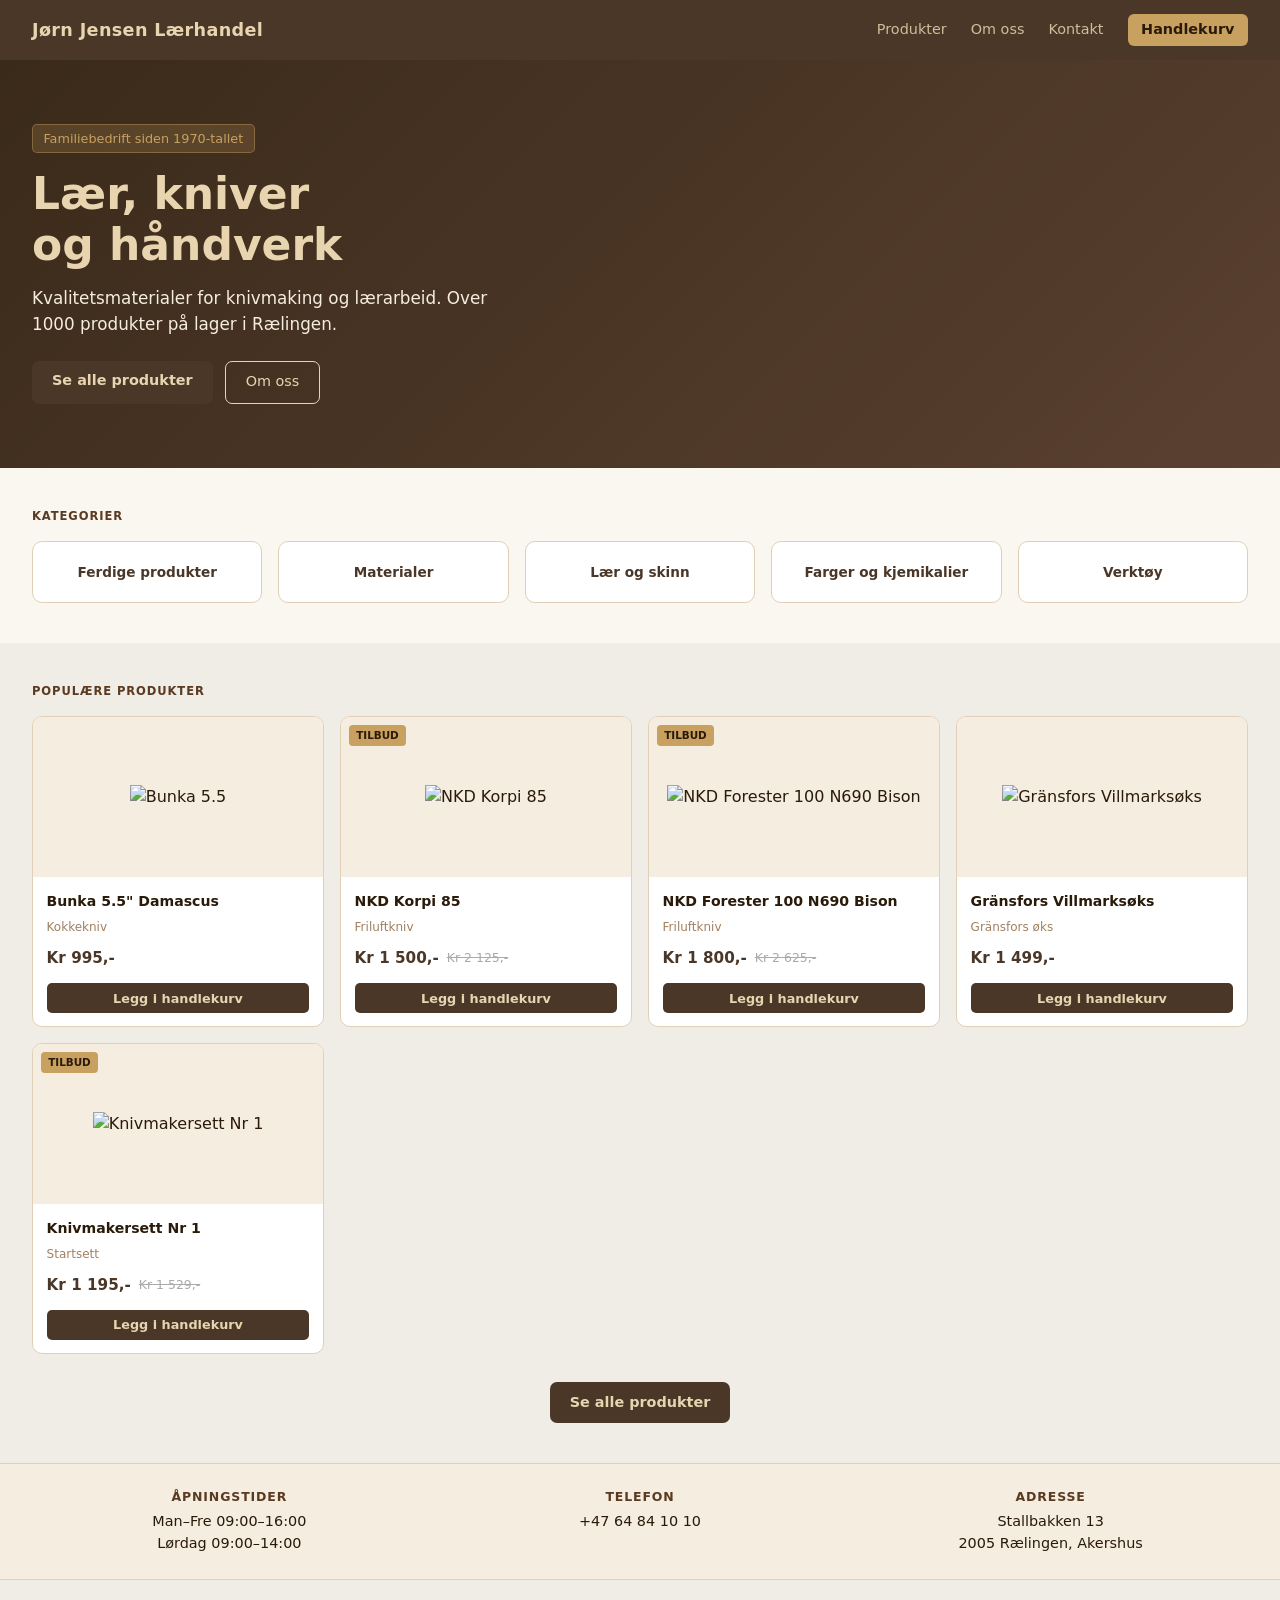
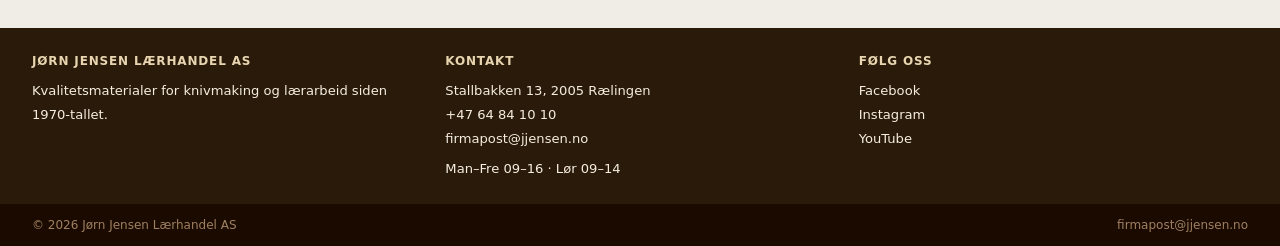
==== index.html @ f47f61c2 "feat: add homepage" ====
<!DOCTYPE html>
<html lang="no">
<head>
  <meta charset="UTF-8">
  <meta name="viewport" content="width=device-width, initial-scale=1.0">
  <title>Jørn Jensen Lærhandel — Lær, kniver og håndverk</title>
  <meta name="description" content="Kvalitetsmaterialer for knivmaking og lærarbeid. Lær, kniver, verktøy og mer.">
  <link rel="stylesheet" href="css/style.css">
  <style>
    /* === HERO === */
    .hero {
      background: linear-gradient(135deg, #3a2a1a 0%, #5a4030 100%);
      color: var(--cream-dark);
      padding: 4rem 2rem;
      position: relative;
    }
    .hero-inner { max-width: 600px; }
    .hero-tag {
      display: inline-block;
      background: rgba(200,160,96,0.2);
      border: 1px solid rgba(200,160,96,0.4);
      color: var(--brown-light);
      font-size: 0.8rem;
      padding: 0.25rem 0.65rem;
      border-radius: 5px;
      margin-bottom: 1rem;
    }
    .hero h1 {
      font-size: 2.75rem;
      font-weight: 800;
      line-height: 1.15;
      margin-bottom: 1rem;
    }
    .hero p {
      font-size: 1.05rem;
      color: var(--cream-mid);
      margin-bottom: 1.5rem;
      max-width: 480px;
    }
    .hero-btns { display: flex; gap: 0.75rem; flex-wrap: wrap; }

    /* === KATEGORIER === */
    .categories { padding: 2.5rem 2rem; background: var(--cream-light); }
    .cat-grid {
      display: grid;
      grid-template-columns: repeat(5, 1fr);
      gap: 1rem;
      margin-top: 1rem;
    }
    .cat-card {
      background: #fff;
      border: 1px solid var(--border);
      border-radius: 10px;
      padding: 1.25rem 0.75rem;
      text-align: center;
      cursor: pointer;
      transition: border-color 0.15s, transform 0.1s;
      text-decoration: none;
      color: var(--text-dark);
      display: block;
    }
    .cat-card:hover { border-color: var(--brown-dark); transform: translateY(-2px); }
    .cat-card-name { font-size: 0.85rem; font-weight: 600; color: var(--brown-dark); }

    /* === PRODUKTER === */
    .featured-products { padding: 2.5rem 2rem; }
    .product-grid {
      display: grid;
      grid-template-columns: repeat(4, 1fr);
      gap: 1rem;
      margin-top: 1rem;
    }
    .see-all-btn {
      display: block;
      text-align: center;
      margin-top: 1.75rem;
    }

    /* === INFO-STRIPE === */
    .info-strip {
      background: var(--cream-mid);
      border-top: 1px solid var(--border);
      border-bottom: 1px solid var(--border);
      padding: 1.5rem 2rem;
      display: grid;
      grid-template-columns: repeat(3, 1fr);
      gap: 1rem;
    }
    .info-item { text-align: center; }
    .info-item h4 { font-size: 0.78rem; text-transform: uppercase; letter-spacing: 0.07em; color: var(--text-mid); margin-bottom: 0.3rem; }
    .info-item p { font-size: 0.9rem; color: var(--text-dark); }

    @media (max-width: 768px) {
      .hero h1 { font-size: 1.85rem; }
      .cat-grid { grid-template-columns: repeat(2, 1fr); }
      .product-grid { grid-template-columns: repeat(2, 1fr); }
      .info-strip { grid-template-columns: 1fr; }
    }
  </style>
</head>
<body>

  <header class="site-header"></header>

  <section class="hero">
    <div class="hero-inner">
      <span class="hero-tag">Familiebedrift siden 1970-tallet</span>
      <h1>Lær, kniver<br>og håndverk</h1>
      <p>Kvalitetsmaterialer for knivmaking og lærarbeid. Over 1000 produkter på lager i Rælingen.</p>
      <div class="hero-btns">
        <a href="products.html" class="btn-primary">Se alle produkter</a>
        <a href="about.html" class="btn-secondary">Om oss</a>
      </div>
    </div>
  </section>

  <section class="categories">
    <div class="section-label">Kategorier</div>
    <div class="cat-grid">
      <a class="cat-card" href="products.html?category=ferdige-produkter">
        <div class="cat-card-name">Ferdige produkter</div>
      </a>
      <a class="cat-card" href="products.html?category=materialer">
        <div class="cat-card-name">Materialer</div>
      </a>
      <a class="cat-card" href="products.html?category=laer-og-skinn">
        <div class="cat-card-name">Lær og skinn</div>
      </a>
      <a class="cat-card" href="products.html?category=farger-kjemikalier">
        <div class="cat-card-name">Farger og kjemikalier</div>
      </a>
      <a class="cat-card" href="products.html?category=verktoy">
        <div class="cat-card-name">Verktøy</div>
      </a>
    </div>
  </section>

  <section class="featured-products">
    <div class="section-label">Populære produkter</div>
    <div class="product-grid" id="featured-grid"></div>
    <div class="see-all-btn">
      <a href="products.html" class="btn-primary">Se alle produkter</a>
    </div>
  </section>

  <div class="info-strip">
    <div class="info-item">
      <h4>Åpningstider</h4>
      <p>Man–Fre 09:00–16:00<br>Lørdag 09:00–14:00</p>
    </div>
    <div class="info-item">
      <h4>Telefon</h4>
      <p><a href="tel:+4764841010">+47 64 84 10 10</a></p>
    </div>
    <div class="info-item">
      <h4>Adresse</h4>
      <p>Stallbakken 13<br>2005 Rælingen, Akershus</p>
    </div>
  </div>

  <footer class="site-footer"></footer>
  <div class="site-footer-bottom"></div>

  <script src="js/products.js"></script>
  <script src="js/cart.js"></script>
  <script src="js/main.js"></script>
  <script>
    document.addEventListener('DOMContentLoaded', () => {
      const grid = document.getElementById('featured-grid');
      grid.innerHTML = getFeaturedProducts().map(p => productCardHTML(p)).join('');
    });
  </script>
</body>
</html>
---- css/style.css ----
/* === VARIABLER === */
:root {
  --brown-dark:   #4a3728;
  --brown-mid:    #7a5a3a;
  --brown-light:  #c8a060;
  --cream-dark:   #e8d5b0;
  --cream-mid:    #f5ede0;
  --cream-light:  #faf6f0;
  --bg:           #f0ece6;
  --border:       #e0d0b8;
  --text-dark:    #2a1a0a;
  --text-mid:     #5a3a20;
  --text-muted:   #a08060;
  --red:          #c8503a;
  --font:         system-ui, -apple-system, BlinkMacSystemFont, sans-serif;
}

/* === RESET === */
*, *::before, *::after { box-sizing: border-box; margin: 0; padding: 0; }
body { font-family: var(--font); background: var(--bg); color: var(--text-dark); line-height: 1.5; }
img { display: block; max-width: 100%; }
a { color: inherit; text-decoration: none; }
button { font-family: var(--font); cursor: pointer; border: none; }

/* === HEADER === */
.site-header {
  background: var(--brown-dark);
  color: var(--cream-dark);
  padding: 0.85rem 2rem;
  display: flex;
  justify-content: space-between;
  align-items: center;
  position: sticky;
  top: 0;
  z-index: 100;
}
.site-logo {
  font-size: 1.1rem;
  font-weight: 700;
  letter-spacing: 0.02em;
  color: var(--cream-dark);
}
.site-nav {
  display: flex;
  align-items: center;
  gap: 1.5rem;
}
.site-nav a {
  font-size: 0.9rem;
  color: var(--cream-dark);
  opacity: 0.85;
  transition: opacity 0.15s;
}
.site-nav a:hover { opacity: 1; }
.cart-link {
  background: var(--brown-light);
  color: var(--text-dark) !important;
  padding: 0.35rem 0.85rem;
  border-radius: 6px;
  font-weight: 700;
  opacity: 1 !important;
}
.cart-link:hover { background: #d8b070; }

/* === FOOTER === */
.site-footer {
  background: var(--text-dark);
  color: var(--cream-dark);
  padding: 1.5rem 2rem;
  display: grid;
  grid-template-columns: 1fr 1fr 1fr;
  gap: 1.5rem;
  margin-top: 3rem;
}
.footer-col h4 { font-size: 0.75rem; text-transform: uppercase; letter-spacing: 0.07em; color: var(--cream-dark); margin-bottom: 0.6rem; }
.footer-col p, .footer-col a { font-size: 0.82rem; color: var(--cream-mid); line-height: 1.8; }
.footer-col a:hover { color: var(--brown-light); }
.site-footer-bottom {
  background: #1a0a00;
  color: var(--text-muted);
  padding: 0.75rem 2rem;
  font-size: 0.75rem;
  display: flex;
  justify-content: space-between;
}

/* === KNAPPER === */
.btn-primary {
  background: var(--brown-dark);
  color: var(--cream-dark);
  padding: 0.6rem 1.25rem;
  border-radius: 7px;
  font-size: 0.9rem;
  font-weight: 600;
  transition: background 0.15s;
  display: inline-block;
}
.btn-primary:hover { background: #5a4738; }
.btn-secondary {
  background: transparent;
  color: var(--cream-dark);
  border: 1.5px solid var(--cream-dark);
  padding: 0.6rem 1.25rem;
  border-radius: 7px;
  font-size: 0.9rem;
  display: inline-block;
  transition: background 0.15s;
}
.btn-secondary:hover { background: rgba(255,255,255,0.1); }
.btn-add {
  width: 100%;
  background: var(--brown-dark);
  color: var(--cream-dark);
  padding: 0.45rem;
  border-radius: 5px;
  font-size: 0.8rem;
  font-weight: 600;
  transition: background 0.15s;
}
.btn-add:hover { background: #5a4738; }

/* === PRODUKTKORT === */
.product-card {
  background: #fff;
  border: 1px solid var(--border);
  border-radius: 10px;
  overflow: hidden;
  display: flex;
  flex-direction: column;
}
.product-card-img {
  background: var(--cream-mid);
  height: 160px;
  display: flex;
  align-items: center;
  justify-content: center;
  position: relative;
  overflow: hidden;
}
.product-card-img img {
  max-height: 140px;
  max-width: 90%;
  object-fit: contain;
}
.product-badge {
  position: absolute;
  top: 0.5rem;
  left: 0.5rem;
  background: var(--brown-light);
  color: var(--text-dark);
  font-size: 0.65rem;
  font-weight: 700;
  padding: 0.15rem 0.45rem;
  border-radius: 4px;
  text-transform: uppercase;
}
.product-badge.utsolgt {
  background: #ccc;
  color: #555;
}
.product-card-body { padding: 0.85rem; flex: 1; display: flex; flex-direction: column; gap: 0.35rem; }
.product-card-name { font-size: 0.88rem; font-weight: 600; color: var(--text-dark); }
.product-card-sub { font-size: 0.75rem; color: var(--text-muted); }
.product-card-price-row { display: flex; align-items: center; gap: 0.5rem; margin-top: auto; padding-top: 0.35rem; }
.product-card-price { font-size: 0.95rem; font-weight: 700; color: var(--brown-dark); }
.product-card-old-price { font-size: 0.78rem; color: #aaa; text-decoration: line-through; }
.product-card-actions { margin-top: 0.5rem; }

/* === SEKSJONSOVERSKRIFT === */
.section-label {
  font-size: 0.72rem;
  font-weight: 700;
  text-transform: uppercase;
  letter-spacing: 0.08em;
  color: var(--text-mid);
  margin-bottom: 1rem;
}

/* === SKJEMA === */
.form-group { margin-bottom: 1rem; }
.form-group label { display: block; font-size: 0.82rem; font-weight: 600; color: var(--text-mid); margin-bottom: 0.3rem; }
.form-group input,
.form-group textarea,
.form-group select {
  width: 100%;
  background: #fff;
  border: 1.5px solid var(--border);
  border-radius: 7px;
  padding: 0.55rem 0.75rem;
  font-size: 0.88rem;
  font-family: var(--font);
  color: var(--text-dark);
  transition: border-color 0.15s;
}
.form-group input:focus,
.form-group textarea:focus { outline: none; border-color: var(--brown-dark); }
.form-group textarea { resize: vertical; min-height: 80px; }
.required { color: var(--red); }

/* === RESPONSIV === */
@media (max-width: 768px) {
  .site-header { padding: 0.75rem 1rem; }
  .site-nav { gap: 0.75rem; }
  .site-nav a { font-size: 0.8rem; }
  .site-footer { grid-template-columns: 1fr; }
}
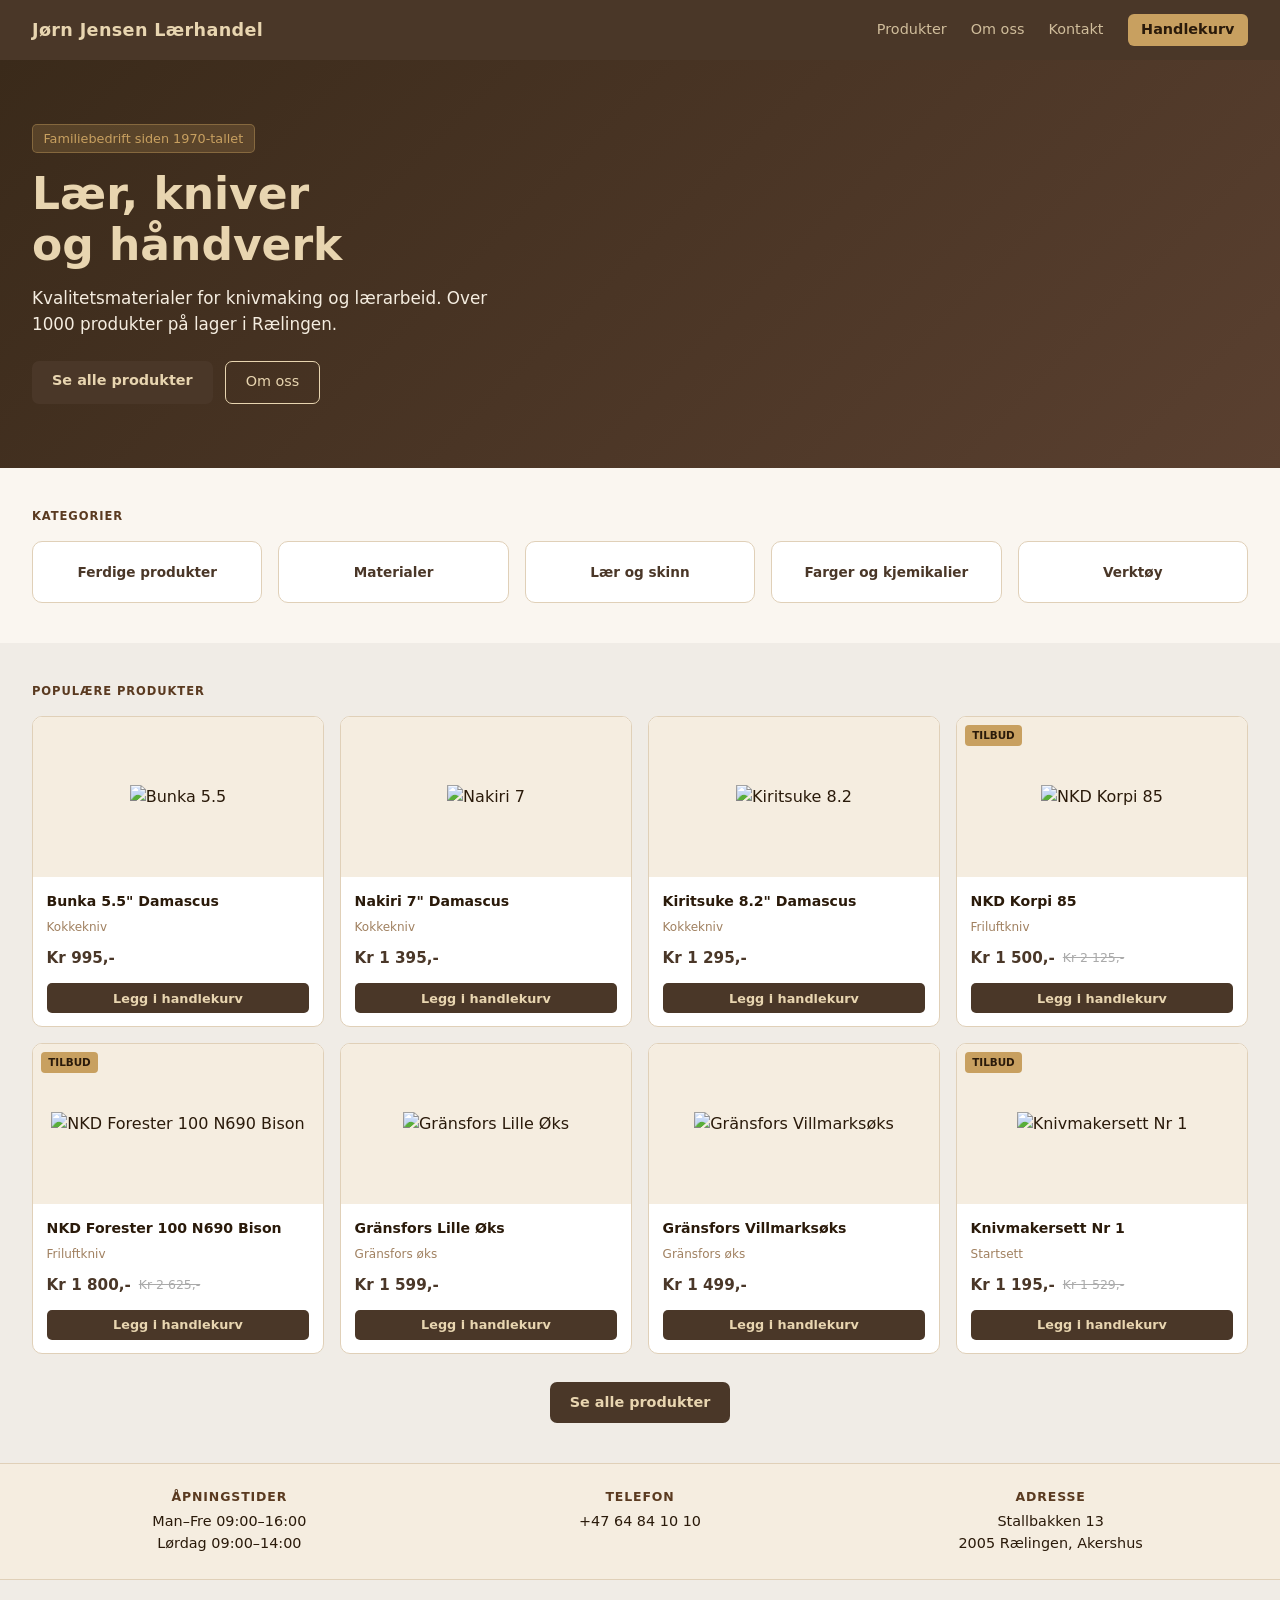
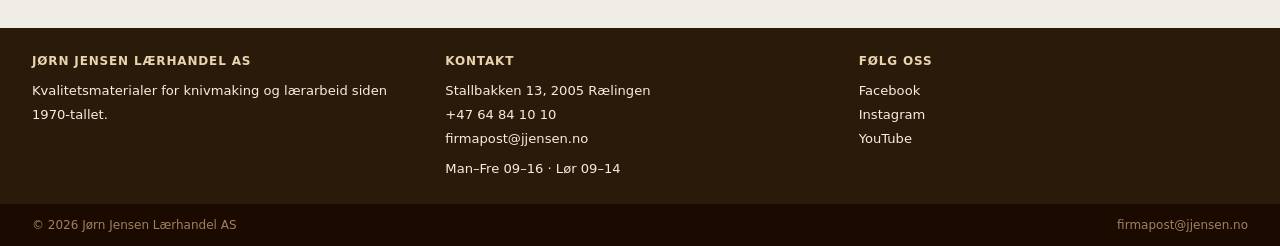
==== commit 08331072: "refactor: kombiner alt til én enkelt index.html (SPA) Slår sammen index.html, products.html, cart.ht" ====
--- a/index.html
+++ b/index.html
@@ -5,14 +5,207 @@
   <meta name="viewport" content="width=device-width, initial-scale=1.0">
   <title>Jørn Jensen Lærhandel — Lær, kniver og håndverk</title>
   <meta name="description" content="Kvalitetsmaterialer for knivmaking og lærarbeid. Lær, kniver, verktøy og mer.">
-  <link rel="stylesheet" href="css/style.css">
   <style>
-    /* === HERO === */
+    /* === VARIABLER === */
+    :root {
+      --brown-dark:   #4a3728;
+      --brown-mid:    #7a5a3a;
+      --brown-light:  #c8a060;
+      --cream-dark:   #e8d5b0;
+      --cream-mid:    #f5ede0;
+      --cream-light:  #faf6f0;
+      --bg:           #f0ece6;
+      --border:       #e0d0b8;
+      --text-dark:    #2a1a0a;
+      --text-mid:     #5a3a20;
+      --text-muted:   #a08060;
+      --red:          #c8503a;
+      --font:         system-ui, -apple-system, BlinkMacSystemFont, sans-serif;
+    }
+
+    /* === RESET === */
+    *, *::before, *::after { box-sizing: border-box; margin: 0; padding: 0; }
+    body { font-family: var(--font); background: var(--bg); color: var(--text-dark); line-height: 1.5; }
+    img { display: block; max-width: 100%; }
+    a { color: inherit; text-decoration: none; }
+    button { font-family: var(--font); cursor: pointer; border: none; }
+
+    /* === HEADER === */
+    .site-header {
+      background: var(--brown-dark);
+      color: var(--cream-dark);
+      padding: 0.85rem 2rem;
+      display: flex;
+      justify-content: space-between;
+      align-items: center;
+      position: sticky;
+      top: 0;
+      z-index: 100;
+    }
+    .site-logo {
+      font-size: 1.1rem;
+      font-weight: 700;
+      letter-spacing: 0.02em;
+      color: var(--cream-dark);
+      cursor: pointer;
+    }
+    .site-nav { display: flex; align-items: center; gap: 1.5rem; }
+    .site-nav a {
+      font-size: 0.9rem;
+      color: var(--cream-dark);
+      opacity: 0.85;
+      transition: opacity 0.15s;
+      cursor: pointer;
+    }
+    .site-nav a:hover { opacity: 1; }
+    .cart-link {
+      background: var(--brown-light);
+      color: var(--text-dark) !important;
+      padding: 0.35rem 0.85rem;
+      border-radius: 6px;
+      font-weight: 700;
+      opacity: 1 !important;
+    }
+    .cart-link:hover { background: #d8b070; }
+
+    /* === FOOTER === */
+    .site-footer {
+      background: var(--text-dark);
+      color: var(--cream-dark);
+      padding: 1.5rem 2rem;
+      display: grid;
+      grid-template-columns: 1fr 1fr 1fr;
+      gap: 1.5rem;
+      margin-top: 3rem;
+    }
+    .footer-col h4 { font-size: 0.75rem; text-transform: uppercase; letter-spacing: 0.07em; color: var(--cream-dark); margin-bottom: 0.6rem; }
+    .footer-col p, .footer-col a { font-size: 0.82rem; color: var(--cream-mid); line-height: 1.8; }
+    .footer-col a:hover { color: var(--brown-light); }
+    .site-footer-bottom {
+      background: #1a0a00;
+      color: var(--text-muted);
+      padding: 0.75rem 2rem;
+      font-size: 0.75rem;
+      display: flex;
+      justify-content: space-between;
+    }
+
+    /* === KNAPPER === */
+    .btn-primary {
+      background: var(--brown-dark);
+      color: var(--cream-dark);
+      padding: 0.6rem 1.25rem;
+      border-radius: 7px;
+      font-size: 0.9rem;
+      font-weight: 600;
+      transition: background 0.15s;
+      display: inline-block;
+      cursor: pointer;
+    }
+    .btn-primary:hover { background: #5a4738; }
+    .btn-secondary {
+      background: transparent;
+      color: var(--cream-dark);
+      border: 1.5px solid var(--cream-dark);
+      padding: 0.6rem 1.25rem;
+      border-radius: 7px;
+      font-size: 0.9rem;
+      display: inline-block;
+      transition: background 0.15s;
+      cursor: pointer;
+    }
+    .btn-secondary:hover { background: rgba(255,255,255,0.1); }
+    .btn-add {
+      width: 100%;
+      background: var(--brown-dark);
+      color: var(--cream-dark);
+      padding: 0.45rem;
+      border-radius: 5px;
+      font-size: 0.8rem;
+      font-weight: 600;
+      transition: background 0.15s;
+    }
+    .btn-add:hover { background: #5a4738; }
+
+    /* === PRODUKTKORT === */
+    .product-card {
+      background: #fff;
+      border: 1px solid var(--border);
+      border-radius: 10px;
+      overflow: hidden;
+      display: flex;
+      flex-direction: column;
+    }
+    .product-card-img {
+      background: var(--cream-mid);
+      height: 160px;
+      display: flex;
+      align-items: center;
+      justify-content: center;
+      position: relative;
+      overflow: hidden;
+    }
+    .product-card-img img { max-height: 140px; max-width: 90%; object-fit: contain; }
+    .product-badge {
+      position: absolute;
+      top: 0.5rem; left: 0.5rem;
+      background: var(--brown-light);
+      color: var(--text-dark);
+      font-size: 0.65rem;
+      font-weight: 700;
+      padding: 0.15rem 0.45rem;
+      border-radius: 4px;
+      text-transform: uppercase;
+    }
+    .product-badge.utsolgt { background: #ccc; color: #555; }
+    .product-card-body { padding: 0.85rem; flex: 1; display: flex; flex-direction: column; gap: 0.35rem; }
+    .product-card-name { font-size: 0.88rem; font-weight: 600; color: var(--text-dark); }
+    .product-card-sub { font-size: 0.75rem; color: var(--text-muted); }
+    .product-card-price-row { display: flex; align-items: center; gap: 0.5rem; margin-top: auto; padding-top: 0.35rem; }
+    .product-card-price { font-size: 0.95rem; font-weight: 700; color: var(--brown-dark); }
+    .product-card-old-price { font-size: 0.78rem; color: #aaa; text-decoration: line-through; }
+    .product-card-actions { margin-top: 0.5rem; }
+
+    /* === SEKSJONSOVERSKRIFT === */
+    .section-label {
+      font-size: 0.72rem;
+      font-weight: 700;
+      text-transform: uppercase;
+      letter-spacing: 0.08em;
+      color: var(--text-mid);
+      margin-bottom: 1rem;
+    }
+
+    /* === SKJEMA === */
+    .form-group { margin-bottom: 1rem; }
+    .form-group label { display: block; font-size: 0.82rem; font-weight: 600; color: var(--text-mid); margin-bottom: 0.3rem; }
+    .form-group input,
+    .form-group textarea,
+    .form-group select {
+      width: 100%;
+      background: #fff;
+      border: 1.5px solid var(--border);
+      border-radius: 7px;
+      padding: 0.55rem 0.75rem;
+      font-size: 0.88rem;
+      font-family: var(--font);
+      color: var(--text-dark);
+      transition: border-color 0.15s;
+    }
+    .form-group input:focus,
+    .form-group textarea:focus { outline: none; border-color: var(--brown-dark); }
+    .form-group textarea { resize: vertical; min-height: 80px; }
+    .required { color: var(--red); }
+
+    /* === SIDER (SPA) === */
+    .page { display: none; }
+    .page.active { display: block; }
+
+    /* === FORSIDE === */
     .hero {
       background: linear-gradient(135deg, #3a2a1a 0%, #5a4030 100%);
       color: var(--cream-dark);
       padding: 4rem 2rem;
-      position: relative;
     }
     .hero-inner { max-width: 600px; }
     .hero-tag {
@@ -25,21 +218,10 @@
       border-radius: 5px;
       margin-bottom: 1rem;
     }
-    .hero h1 {
-      font-size: 2.75rem;
-      font-weight: 800;
-      line-height: 1.15;
-      margin-bottom: 1rem;
-    }
-    .hero p {
-      font-size: 1.05rem;
-      color: var(--cream-mid);
-      margin-bottom: 1.5rem;
-      max-width: 480px;
-    }
+    .hero h1 { font-size: 2.75rem; font-weight: 800; line-height: 1.15; margin-bottom: 1rem; }
+    .hero p { font-size: 1.05rem; color: var(--cream-mid); margin-bottom: 1.5rem; max-width: 480px; }
     .hero-btns { display: flex; gap: 0.75rem; flex-wrap: wrap; }
 
-    /* === KATEGORIER === */
     .categories { padding: 2.5rem 2rem; background: var(--cream-light); }
     .cat-grid {
       display: grid;
@@ -55,14 +237,12 @@
       text-align: center;
       cursor: pointer;
       transition: border-color 0.15s, transform 0.1s;
-      text-decoration: none;
+      display: block;
       color: var(--text-dark);
-      display: block;
     }
     .cat-card:hover { border-color: var(--brown-dark); transform: translateY(-2px); }
     .cat-card-name { font-size: 0.85rem; font-weight: 600; color: var(--brown-dark); }
 
-    /* === PRODUKTER === */
     .featured-products { padding: 2.5rem 2rem; }
     .product-grid {
       display: grid;
@@ -70,13 +250,8 @@
       gap: 1rem;
       margin-top: 1rem;
     }
-    .see-all-btn {
-      display: block;
-      text-align: center;
-      margin-top: 1.75rem;
-    }
-
-    /* === INFO-STRIPE === */
+    .see-all-btn { display: block; text-align: center; margin-top: 1.75rem; }
+
     .info-strip {
       background: var(--cream-mid);
       border-top: 1px solid var(--border);
@@ -90,84 +265,770 @@
     .info-item h4 { font-size: 0.78rem; text-transform: uppercase; letter-spacing: 0.07em; color: var(--text-mid); margin-bottom: 0.3rem; }
     .info-item p { font-size: 0.9rem; color: var(--text-dark); }
 
+    /* === PRODUKTKATALOG === */
+    .page-layout {
+      display: grid;
+      grid-template-columns: 200px 1fr;
+      gap: 0;
+      min-height: 70vh;
+    }
+    .sidebar {
+      background: var(--cream-light);
+      border-right: 1px solid var(--border);
+      padding: 1.25rem;
+      position: sticky;
+      top: 60px;
+      height: calc(100vh - 60px);
+      overflow-y: auto;
+    }
+    .sidebar-title { font-size: 0.7rem; font-weight: 700; text-transform: uppercase; letter-spacing: 0.08em; color: var(--text-mid); margin-bottom: 0.85rem; }
+    .search-input {
+      width: 100%;
+      background: #fff;
+      border: 1.5px solid var(--border);
+      border-radius: 7px;
+      padding: 0.5rem 0.75rem;
+      font-size: 0.85rem;
+      font-family: var(--font);
+      margin-bottom: 1.25rem;
+      color: var(--text-dark);
+    }
+    .search-input:focus { outline: none; border-color: var(--brown-dark); }
+    .filter-group { margin-bottom: 1.25rem; }
+    .filter-group-title { font-size: 0.68rem; font-weight: 700; text-transform: uppercase; letter-spacing: 0.07em; color: var(--brown-mid); margin-bottom: 0.5rem; }
+    .filter-item { display: flex; align-items: center; gap: 0.5rem; margin-bottom: 0.35rem; cursor: pointer; }
+    .filter-item input[type="radio"] { accent-color: var(--brown-dark); }
+    .filter-item label { font-size: 0.82rem; color: var(--text-mid); cursor: pointer; }
+    .filter-count { font-size: 0.7rem; color: var(--text-muted); margin-left: auto; }
+
+    .main-area { padding: 1.5rem; }
+    .top-bar { display: flex; justify-content: space-between; align-items: center; margin-bottom: 1.25rem; }
+    .result-count { font-size: 0.85rem; color: var(--text-mid); }
+    .sort-select {
+      background: #fff;
+      border: 1.5px solid var(--border);
+      border-radius: 7px;
+      padding: 0.4rem 0.75rem;
+      font-size: 0.82rem;
+      font-family: var(--font);
+      color: var(--text-dark);
+      cursor: pointer;
+    }
+    .product-grid-main { display: grid; grid-template-columns: repeat(3, 1fr); gap: 1rem; }
+    .pagination { display: flex; justify-content: center; gap: 0.5rem; margin-top: 2rem; }
+    .page-btn {
+      background: #fff;
+      border: 1.5px solid var(--border);
+      border-radius: 6px;
+      padding: 0.4rem 0.75rem;
+      font-size: 0.85rem;
+      cursor: pointer;
+      color: var(--text-mid);
+      transition: background 0.15s;
+    }
+    .page-btn:hover, .page-btn.active { background: var(--brown-dark); color: var(--cream-dark); border-color: var(--brown-dark); }
+    .empty-state { text-align: center; padding: 3rem; color: var(--text-muted); }
+    .empty-state h3 { font-size: 1.1rem; margin-bottom: 0.5rem; }
+
+    /* === HANDLEKURV === */
+    .cart-layout {
+      display: grid;
+      grid-template-columns: 1fr 360px;
+      gap: 2rem;
+      padding: 2rem;
+      max-width: 1100px;
+      margin: 0 auto;
+    }
+    .cart-title { font-size: 1.4rem; font-weight: 700; margin-bottom: 1.25rem; color: var(--text-dark); }
+    .cart-item {
+      display: flex;
+      align-items: flex-start;
+      gap: 1rem;
+      background: #fff;
+      border: 1px solid var(--border);
+      border-radius: 10px;
+      padding: 1rem;
+      margin-bottom: 0.75rem;
+    }
+    .cart-item-img {
+      width: 72px; height: 72px;
+      background: var(--cream-mid);
+      border-radius: 8px;
+      flex-shrink: 0;
+      display: flex; align-items: center; justify-content: center;
+      overflow: hidden;
+    }
+    .cart-item-img img { max-width: 64px; max-height: 64px; object-fit: contain; }
+    .cart-item-info { flex: 1; }
+    .cart-item-name { font-size: 0.95rem; font-weight: 600; color: var(--text-dark); margin-bottom: 0.2rem; }
+    .cart-item-unit-price { font-size: 0.8rem; color: var(--text-muted); }
+    .qty-row { display: flex; align-items: center; gap: 0.5rem; margin-top: 0.5rem; }
+    .qty-btn {
+      background: var(--cream-mid);
+      border: 1px solid var(--border);
+      border-radius: 5px;
+      width: 28px; height: 28px;
+      font-size: 1rem; font-weight: 700;
+      color: var(--brown-dark);
+      display: flex; align-items: center; justify-content: center;
+      cursor: pointer;
+    }
+    .qty-btn:hover { background: var(--border); }
+    .qty-val { font-size: 0.9rem; font-weight: 600; min-width: 20px; text-align: center; }
+    .cart-item-price { font-size: 1rem; font-weight: 700; color: var(--brown-dark); white-space: nowrap; }
+    .remove-btn { background: none; font-size: 1.1rem; color: #ccc; padding: 0.2rem; cursor: pointer; border: none; }
+    .remove-btn:hover { color: var(--red); }
+    .empty-cart { text-align: center; padding: 3rem 1rem; }
+    .empty-cart h3 { font-size: 1.2rem; margin-bottom: 0.75rem; color: var(--text-mid); }
+    .empty-cart p { color: var(--text-muted); margin-bottom: 1.5rem; }
+    .order-box { background: var(--cream-light); border: 1px solid var(--border); border-radius: 12px; padding: 1.5rem; }
+    .summary-row { display: flex; justify-content: space-between; font-size: 0.85rem; color: var(--text-mid); margin-bottom: 0.4rem; }
+    .summary-divider { border: none; border-top: 1px solid var(--border); margin: 0.75rem 0; }
+    .summary-total { display: flex; justify-content: space-between; font-size: 1rem; font-weight: 700; color: var(--text-dark); margin-bottom: 1.5rem; }
+    .order-form-title { font-size: 0.75rem; font-weight: 700; text-transform: uppercase; letter-spacing: 0.07em; color: var(--text-mid); margin-bottom: 1rem; }
+    .submit-btn { width: 100%; background: var(--brown-dark); color: var(--cream-dark); border: none; padding: 0.85rem; border-radius: 8px; font-size: 1rem; font-weight: 700; cursor: pointer; transition: background 0.15s; margin-top: 0.25rem; }
+    .submit-btn:hover { background: #5a4738; }
+    .submit-note { font-size: 0.78rem; color: var(--text-muted); text-align: center; margin-top: 0.75rem; line-height: 1.5; }
+
+    /* === OM OSS === */
+    .about-layout { max-width: 1000px; margin: 0 auto; padding: 2.5rem 2rem; }
+    .about-grid { display: grid; grid-template-columns: 1fr 1fr; gap: 2rem; margin-bottom: 3rem; }
+    .about-text h1 { font-size: 2rem; font-weight: 800; color: var(--text-dark); margin-bottom: 1rem; }
+    .about-text p { font-size: 0.95rem; color: var(--text-mid); line-height: 1.75; margin-bottom: 0.85rem; }
+    .hours-box { background: var(--cream-mid); border: 1px solid var(--border); border-radius: 10px; padding: 1.5rem; }
+    .hours-box h3 { font-size: 0.78rem; font-weight: 700; text-transform: uppercase; letter-spacing: 0.07em; color: var(--text-mid); margin-bottom: 0.85rem; }
+    .hours-row { display: flex; justify-content: space-between; font-size: 0.9rem; padding: 0.4rem 0; border-bottom: 1px solid var(--border); }
+    .hours-row:last-child { border-bottom: none; }
+    .hours-row .day { color: var(--text-mid); }
+    .hours-row .time { font-weight: 600; color: var(--text-dark); }
+    .contact-grid { display: grid; grid-template-columns: 1fr 1fr; gap: 2rem; margin-bottom: 2.5rem; }
+    .contact-info h3 { font-size: 0.78rem; font-weight: 700; text-transform: uppercase; letter-spacing: 0.07em; color: var(--text-mid); margin-bottom: 0.85rem; }
+    .contact-item { display: flex; flex-direction: column; margin-bottom: 0.75rem; }
+    .contact-item .label { font-size: 0.72rem; color: var(--text-muted); margin-bottom: 0.15rem; }
+    .contact-item a, .contact-item span { font-size: 0.95rem; color: var(--text-dark); font-weight: 500; }
+    .contact-item a:hover { color: var(--brown-dark); }
+    .social-links { display: flex; gap: 0.75rem; margin-top: 0.5rem; }
+    .social-link { background: var(--brown-dark); color: var(--cream-dark); padding: 0.4rem 0.85rem; border-radius: 6px; font-size: 0.82rem; transition: background 0.15s; }
+    .social-link:hover { background: #5a4738; }
+    .map-section { margin-bottom: 2.5rem; }
+    .map-section h3 { font-size: 0.78rem; font-weight: 700; text-transform: uppercase; letter-spacing: 0.07em; color: var(--text-mid); margin-bottom: 0.85rem; }
+    .map-embed { border-radius: 10px; overflow: hidden; border: 1px solid var(--border); }
+    .contact-form-section { max-width: 560px; }
+    .contact-form-section h3 { font-size: 1.1rem; font-weight: 700; color: var(--text-dark); margin-bottom: 1.25rem; }
+    .contact-submit-btn { background: var(--brown-dark); color: var(--cream-dark); border: none; padding: 0.7rem 1.5rem; border-radius: 7px; font-size: 0.95rem; font-weight: 600; cursor: pointer; transition: background 0.15s; }
+    .contact-submit-btn:hover { background: #5a4738; }
+
+    /* === TAKKESIDE === */
+    .takk-page { min-height: 60vh; display: flex; align-items: center; justify-content: center; padding: 3rem 2rem; text-align: center; }
+    .takk-box { max-width: 520px; }
+    .takk-icon { width: 64px; height: 64px; background: var(--cream-mid); border: 2px solid var(--brown-light); border-radius: 50%; display: flex; align-items: center; justify-content: center; margin: 0 auto 1.5rem; font-size: 1.75rem; }
+    .takk-box h1 { font-size: 1.75rem; font-weight: 800; color: var(--text-dark); margin-bottom: 0.75rem; }
+    .takk-box p { font-size: 1rem; color: var(--text-mid); line-height: 1.7; margin-bottom: 0.5rem; }
+    .takk-actions { display: flex; gap: 0.75rem; justify-content: center; margin-top: 2rem; }
+
+    /* === RESPONSIV === */
     @media (max-width: 768px) {
+      .site-header { padding: 0.75rem 1rem; }
+      .site-nav { gap: 0.75rem; }
+      .site-nav a { font-size: 0.8rem; }
+      .site-footer { grid-template-columns: 1fr; }
       .hero h1 { font-size: 1.85rem; }
       .cat-grid { grid-template-columns: repeat(2, 1fr); }
       .product-grid { grid-template-columns: repeat(2, 1fr); }
       .info-strip { grid-template-columns: 1fr; }
+      .page-layout { grid-template-columns: 1fr; }
+      .sidebar { position: static; height: auto; border-right: none; border-bottom: 1px solid var(--border); }
+      .product-grid-main { grid-template-columns: repeat(2, 1fr); }
+      .cart-layout { grid-template-columns: 1fr; padding: 1rem; }
+      .about-grid, .contact-grid { grid-template-columns: 1fr; }
     }
   </style>
 </head>
 <body>
 
-  <header class="site-header"></header>
-
-  <section class="hero">
-    <div class="hero-inner">
-      <span class="hero-tag">Familiebedrift siden 1970-tallet</span>
-      <h1>Lær, kniver<br>og håndverk</h1>
-      <p>Kvalitetsmaterialer for knivmaking og lærarbeid. Over 1000 produkter på lager i Rælingen.</p>
-      <div class="hero-btns">
-        <a href="products.html" class="btn-primary">Se alle produkter</a>
-        <a href="about.html" class="btn-secondary">Om oss</a>
-      </div>
-    </div>
-  </section>
-
-  <section class="categories">
-    <div class="section-label">Kategorier</div>
-    <div class="cat-grid">
-      <a class="cat-card" href="products.html?category=ferdige-produkter">
-        <div class="cat-card-name">Ferdige produkter</div>
-      </a>
-      <a class="cat-card" href="products.html?category=materialer">
-        <div class="cat-card-name">Materialer</div>
-      </a>
-      <a class="cat-card" href="products.html?category=laer-og-skinn">
-        <div class="cat-card-name">Lær og skinn</div>
-      </a>
-      <a class="cat-card" href="products.html?category=farger-kjemikalier">
-        <div class="cat-card-name">Farger og kjemikalier</div>
-      </a>
-      <a class="cat-card" href="products.html?category=verktoy">
-        <div class="cat-card-name">Verktøy</div>
-      </a>
-    </div>
-  </section>
-
-  <section class="featured-products">
-    <div class="section-label">Populære produkter</div>
-    <div class="product-grid" id="featured-grid"></div>
-    <div class="see-all-btn">
-      <a href="products.html" class="btn-primary">Se alle produkter</a>
-    </div>
-  </section>
-
-  <div class="info-strip">
-    <div class="info-item">
-      <h4>Åpningstider</h4>
-      <p>Man–Fre 09:00–16:00<br>Lørdag 09:00–14:00</p>
-    </div>
-    <div class="info-item">
-      <h4>Telefon</h4>
-      <p><a href="tel:+4764841010">+47 64 84 10 10</a></p>
-    </div>
-    <div class="info-item">
-      <h4>Adresse</h4>
-      <p>Stallbakken 13<br>2005 Rælingen, Akershus</p>
+  <!-- HEADER -->
+  <header class="site-header">
+    <span class="site-logo" onclick="showPage('forside')">Jørn Jensen Lærhandel</span>
+    <nav class="site-nav">
+      <a onclick="showPage('produkter')">Produkter</a>
+      <a onclick="showPage('om-oss')">Om oss</a>
+      <a onclick="showPage('om-oss'); scrollToKontakt()">Kontakt</a>
+      <a class="cart-link" onclick="showPage('handlekurv')">Handlekurv <span class="cart-count"></span></a>
+    </nav>
+  </header>
+
+  <!-- === FORSIDE === -->
+  <div id="page-forside" class="page">
+    <section class="hero">
+      <div class="hero-inner">
+        <span class="hero-tag">Familiebedrift siden 1970-tallet</span>
+        <h1>Lær, kniver<br>og håndverk</h1>
+        <p>Kvalitetsmaterialer for knivmaking og lærarbeid. Over 1000 produkter på lager i Rælingen.</p>
+        <div class="hero-btns">
+          <span class="btn-primary" onclick="showPage('produkter')">Se alle produkter</span>
+          <span class="btn-secondary" onclick="showPage('om-oss')">Om oss</span>
+        </div>
+      </div>
+    </section>
+
+    <section class="categories">
+      <div class="section-label">Kategorier</div>
+      <div class="cat-grid">
+        <span class="cat-card" onclick="goToProducts('ferdige-produkter')">
+          <div class="cat-card-name">Ferdige produkter</div>
+        </span>
+        <span class="cat-card" onclick="goToProducts('materialer')">
+          <div class="cat-card-name">Materialer</div>
+        </span>
+        <span class="cat-card" onclick="goToProducts('laer-og-skinn')">
+          <div class="cat-card-name">Lær og skinn</div>
+        </span>
+        <span class="cat-card" onclick="goToProducts('farger-kjemikalier')">
+          <div class="cat-card-name">Farger og kjemikalier</div>
+        </span>
+        <span class="cat-card" onclick="goToProducts('verktoy')">
+          <div class="cat-card-name">Verktøy</div>
+        </span>
+      </div>
+    </section>
+
+    <section class="featured-products">
+      <div class="section-label">Populære produkter</div>
+      <div class="product-grid" id="featured-grid"></div>
+      <div class="see-all-btn">
+        <span class="btn-primary" onclick="showPage('produkter')">Se alle produkter</span>
+      </div>
+    </section>
+
+    <div class="info-strip">
+      <div class="info-item">
+        <h4>Åpningstider</h4>
+        <p>Man–Fre 09:00–16:00<br>Lørdag 09:00–14:00</p>
+      </div>
+      <div class="info-item">
+        <h4>Telefon</h4>
+        <p><a href="tel:+4764841010">+47 64 84 10 10</a></p>
+      </div>
+      <div class="info-item">
+        <h4>Adresse</h4>
+        <p>Stallbakken 13<br>2005 Rælingen, Akershus</p>
+      </div>
     </div>
   </div>
 
-  <footer class="site-footer"></footer>
-  <div class="site-footer-bottom"></div>
-
-  <script src="js/products.js"></script>
-  <script src="js/cart.js"></script>
-  <script src="js/main.js"></script>
+  <!-- === PRODUKTKATALOG === -->
+  <div id="page-produkter" class="page">
+    <div class="page-layout">
+      <aside class="sidebar">
+        <div class="sidebar-title">Filter</div>
+        <input class="search-input" id="search-input" type="text" placeholder="Søk etter produkt...">
+        <div class="filter-group">
+          <div class="filter-group-title">Kategori</div>
+          <div id="category-filters"></div>
+        </div>
+        <div class="filter-group" id="subcategory-group" style="display:none">
+          <div class="filter-group-title">Underkategori</div>
+          <div id="subcategory-filters"></div>
+        </div>
+      </aside>
+      <main class="main-area">
+        <div class="top-bar">
+          <span class="result-count" id="result-count">Laster produkter...</span>
+          <select class="sort-select" id="sort-select">
+            <option value="default">Sorter: Standard</option>
+            <option value="price-asc">Pris: Lav til høy</option>
+            <option value="price-desc">Pris: Høy til lav</option>
+            <option value="name-asc">Navn: A til Å</option>
+          </select>
+        </div>
+        <div class="product-grid-main" id="product-grid"></div>
+        <div class="pagination" id="pagination"></div>
+      </main>
+    </div>
+  </div>
+
+  <!-- === HANDLEKURV === -->
+  <div id="page-handlekurv" class="page">
+    <div class="cart-layout">
+      <div>
+        <h1 class="cart-title">Handlekurv</h1>
+        <div id="cart-items"></div>
+      </div>
+      <div>
+        <div class="order-box">
+          <div class="section-label" style="margin-bottom:0.75rem">Oppsummering</div>
+          <div id="summary-lines"></div>
+          <hr class="summary-divider">
+          <div class="summary-total">
+            <span>Totalt</span>
+            <span id="total-price">Kr 0,-</span>
+          </div>
+          <div class="order-form-title">Kontaktopplysninger</div>
+          <form id="order-form"
+                action="https://formsubmit.co/firmapost@jjensen.no"
+                method="POST">
+            <input type="hidden" name="_subject" value="Ny bestillingsforespørsel fra jjensen.no">
+            <input type="hidden" name="_next" value="index.html#takk">
+            <input type="hidden" name="_captcha" value="false">
+            <input type="hidden" name="Bestilling" id="bestilling-field">
+            <div class="form-group">
+              <label for="navn">Navn <span class="required">*</span></label>
+              <input type="text" id="navn" name="Navn" required placeholder="Ola Nordmann">
+            </div>
+            <div class="form-group">
+              <label for="epost">E-post <span class="required">*</span></label>
+              <input type="email" id="epost" name="E-post" required placeholder="ola@epost.no">
+            </div>
+            <div class="form-group">
+              <label for="telefon">Telefon</label>
+              <input type="tel" id="telefon" name="Telefon" placeholder="+47 000 00 000">
+            </div>
+            <div class="form-group">
+              <label for="adresse">Leveringsadresse <span class="required">*</span></label>
+              <input type="text" id="adresse" name="Adresse" required placeholder="Gateveien 1, 0000 By">
+            </div>
+            <div class="form-group">
+              <label for="melding">Melding / spørsmål</label>
+              <textarea id="melding" name="Melding" placeholder="Evt. spesielle ønsker, spørsmål om frakt osv."></textarea>
+            </div>
+            <button type="submit" class="submit-btn">Send bestillingsforespørsel</button>
+            <p class="submit-note">Vi sender deg en bekreftelse og faktura på e-post. Ingen betaling på nettsiden.</p>
+          </form>
+        </div>
+      </div>
+    </div>
+  </div>
+
+  <!-- === OM OSS === -->
+  <div id="page-om-oss" class="page">
+    <div class="about-layout">
+      <div class="about-grid">
+        <div class="about-text">
+          <h1>Om oss</h1>
+          <p>Jørn Jensen Lærhandel AS er en norsk familiebedrift med lang tradisjon innen lær og håndverk. Vi tilbyr kvalitetsmaterialer for knivmaking og lærarbeid — alt fra knivblader og skaftmaterialer til lær, verktøy og kjemikalier.</p>
+          <p>Vi holder til på Stallbakken 13 i Rælingen, Akershus. Du er hjertelig velkommen til å besøke oss i åpningstidene, eller ta kontakt på telefon og e-post.</p>
+        </div>
+        <div class="hours-box">
+          <h3>Åpningstider</h3>
+          <div class="hours-row"><span class="day">Mandag</span><span class="time">09:00 – 16:00</span></div>
+          <div class="hours-row"><span class="day">Tirsdag</span><span class="time">09:00 – 16:00</span></div>
+          <div class="hours-row"><span class="day">Onsdag</span><span class="time">09:00 – 16:00</span></div>
+          <div class="hours-row"><span class="day">Torsdag</span><span class="time">09:00 – 16:00</span></div>
+          <div class="hours-row"><span class="day">Fredag</span><span class="time">09:00 – 16:00</span></div>
+          <div class="hours-row"><span class="day">Lørdag</span><span class="time">09:00 – 14:00</span></div>
+          <div class="hours-row"><span class="day">Søndag</span><span class="time">Stengt</span></div>
+        </div>
+      </div>
+
+      <div class="contact-grid" id="kontakt">
+        <div class="contact-info">
+          <h3>Kontaktinformasjon</h3>
+          <div class="contact-item">
+            <span class="label">Adresse</span>
+            <span>Stallbakken 13, 2005 Rælingen, Akershus</span>
+          </div>
+          <div class="contact-item">
+            <span class="label">Telefon</span>
+            <a href="tel:+4764841010">+47 64 84 10 10</a>
+          </div>
+          <div class="contact-item">
+            <span class="label">E-post</span>
+            <a href="mailto:firmapost@jjensen.no">firmapost@jjensen.no</a>
+          </div>
+          <div style="margin-top:1rem">
+            <div class="label" style="font-size:0.72rem;color:var(--text-muted);margin-bottom:0.5rem">Følg oss</div>
+            <div class="social-links">
+              <a class="social-link" href="https://www.facebook.com/groups/jjensen.no" target="_blank">Facebook</a>
+              <a class="social-link" href="https://www.instagram.com/jjensen.no" target="_blank">Instagram</a>
+              <a class="social-link" href="https://www.youtube.com/@jjensen.no" target="_blank">YouTube</a>
+            </div>
+          </div>
+        </div>
+        <div class="contact-form-section">
+          <h3>Send oss en melding</h3>
+          <form action="https://formsubmit.co/firmapost@jjensen.no" method="POST">
+            <input type="hidden" name="_subject" value="Kontaktmelding fra jjensen.no">
+            <input type="hidden" name="_next" value="index.html#om-oss">
+            <input type="hidden" name="_captcha" value="false">
+            <div class="form-group">
+              <label for="c-navn">Navn <span class="required">*</span></label>
+              <input type="text" id="c-navn" name="Navn" required placeholder="Ola Nordmann">
+            </div>
+            <div class="form-group">
+              <label for="c-epost">E-post <span class="required">*</span></label>
+              <input type="email" id="c-epost" name="E-post" required placeholder="ola@epost.no">
+            </div>
+            <div class="form-group">
+              <label for="c-melding">Melding <span class="required">*</span></label>
+              <textarea id="c-melding" name="Melding" required placeholder="Hva lurer du på?"></textarea>
+            </div>
+            <button type="submit" class="contact-submit-btn">Send melding</button>
+          </form>
+        </div>
+      </div>
+
+      <div class="map-section">
+        <h3>Finn oss</h3>
+        <div class="map-embed">
+          <iframe
+            src="https://www.google.com/maps/embed?pb=!1m18!1m12!1m3!1d2000!2d11.028!3d59.946!2m3!1f0!2f0!3f0!3m2!1i1024!2i768!4f13.1!3m3!1m2!1s0x0%3A0x0!2sStallbakken+13%2C+2005+R%C3%A6lingen!5e0!3m2!1sno!2sno!4v1"
+            width="100%" height="350" style="border:0;" allowfullscreen="" loading="lazy"
+            referrerpolicy="no-referrer-when-downgrade" title="Kart til Jørn Jensen Lærhandel"></iframe>
+        </div>
+      </div>
+    </div>
+  </div>
+
+  <!-- === TAKKESIDE === -->
+  <div id="page-takk" class="page">
+    <div class="takk-page">
+      <div class="takk-box">
+        <div class="takk-icon">&#10003;</div>
+        <h1>Takk for din henvendelse!</h1>
+        <p>Vi har mottatt din bestillingsforespørsel og vil ta kontakt med deg så snart som mulig.</p>
+        <p>Du vil motta en bekreftelse og faktura på e-post.</p>
+        <div class="takk-actions">
+          <span class="btn-primary" onclick="showPage('produkter')">Fortsett å handle</span>
+          <span class="btn-secondary" style="color:var(--brown-dark);border-color:var(--brown-dark)" onclick="showPage('forside')">Til forsiden</span>
+        </div>
+      </div>
+    </div>
+  </div>
+
+  <!-- FOOTER -->
+  <footer class="site-footer">
+    <div class="footer-col">
+      <h4>Jørn Jensen Lærhandel AS</h4>
+      <p>Kvalitetsmaterialer for knivmaking og lærarbeid siden 1970-tallet.</p>
+    </div>
+    <div class="footer-col">
+      <h4>Kontakt</h4>
+      <p>Stallbakken 13, 2005 Rælingen<br>
+      <a href="tel:+4764841010">+47 64 84 10 10</a><br>
+      <a href="mailto:firmapost@jjensen.no">firmapost@jjensen.no</a></p>
+      <p style="margin-top:0.4rem">Man–Fre 09–16 · Lør 09–14</p>
+    </div>
+    <div class="footer-col">
+      <h4>Følg oss</h4>
+      <p>
+        <a href="https://www.facebook.com/groups/jjensen.no" target="_blank">Facebook</a><br>
+        <a href="https://www.instagram.com/jjensen.no" target="_blank">Instagram</a><br>
+        <a href="https://www.youtube.com/@jjensen.no" target="_blank">YouTube</a>
+      </p>
+    </div>
+  </footer>
+  <div class="site-footer-bottom">
+    <span>© <span id="year"></span> Jørn Jensen Lærhandel AS</span>
+    <span>firmapost@jjensen.no</span>
+  </div>
+
   <script>
+    // === PRODUKTDATA ===
+    const BASE_IMG = 'https://www.jjensen.no/';
+
+    const PRODUCTS = [
+      { id: 'bunka-55-damascus', name: 'Bunka 5.5" Damascus', category: 'ferdige-produkter', subcategory: 'kokkekniver', price: 995, oldPrice: null, image: BASE_IMG + 'web_images/direkteopplastet/67616ad45acb6_Bunkaknife5.png', description: 'Kokkekniv i VG-10 Damascus stål med ebenholts-skaft og mosaikk-pin.', featured: true, inStock: true },
+      { id: 'nakiri-7-damascus', name: 'Nakiri 7" Damascus', category: 'ferdige-produkter', subcategory: 'kokkekniver', price: 1395, oldPrice: null, image: BASE_IMG + 'web_images/direkteopplastet/676183fbd29e4_nakirikitchenknife7.png', description: 'Grønnsakskniv i VG-10 Damascus stål med ebenholts-skaft og mosaikk-pin.', featured: true, inStock: true },
+      { id: 'kiritsuke-82-damascus', name: 'Kiritsuke 8.2" Damascus', category: 'ferdige-produkter', subcategory: 'kokkekniver', price: 1295, oldPrice: null, image: BASE_IMG + 'web_images/direkteopplastet/6761966de9e3e_Kiritsuke8.png', description: 'Allround kokkekniv i VG-10 Damascus stål med ebenholts-skaft.', featured: true, inStock: true },
+      { id: 'chef-9-damascus', name: 'Chef 9" Damascus', category: 'ferdige-produkter', subcategory: 'kokkekniver', price: 1375, oldPrice: null, image: BASE_IMG + 'web_images/direkteopplastet/676198ade8551_chefknife9.png', description: 'Stor kokkekniv i VG-10 Damascus stål med ebenholts-skaft og mosaikk-pin.', featured: false, inStock: true },
+      { id: 'magnetslire-tre', name: 'Magnetslire i tre', category: 'ferdige-produkter', subcategory: 'kokkekniver', price: 170, oldPrice: null, image: BASE_IMG + 'web_images/direkteopplastet/6762c76eceee1_magnetsliretreaskkokkekniv.jpg', description: 'Magnetisk knivholder i tre. Tilgjengelig i 4 størrelser.', featured: false, inStock: true },
+      { id: 'nkd-korpi-85', name: 'NKD Korpi 85', category: 'ferdige-produkter', subcategory: 'friluftkniver', price: 1500, oldPrice: 2125, image: BASE_IMG + 'web_images/direkteopplastet/654117968f9bd_NKDKorpi85.png', description: 'Kompakt fullheftet kniv med 85mm blad i Sandvik 14C28N stål og bjørkeskaft. Inkl. vegetabilgarvet slire.', featured: true, inStock: true },
+      { id: 'nkd-forester-100-n690', name: 'NKD Forester 100 N690 Bison', category: 'ferdige-produkter', subcategory: 'friluftkniver', price: 1800, oldPrice: 2625, image: BASE_IMG + 'web_images/direkteopplastet/6541151610b08_NKDForesterN690bison.png', description: 'Robust fullheftet kniv med 100mm blad i N690Co stål og Micarta-skaft. Inkl. vegetabilgarvet slire.', featured: true, inStock: true },
+      { id: 'gunnar-momcilovic-nr4', name: 'Gunnar Momcilovic Nr 4', category: 'ferdige-produkter', subcategory: 'handlagede-kniver', price: 3500, oldPrice: null, image: BASE_IMG + 'web_images/direkteopplastet/6076adcd7a8ce_handlagetknivgunnarmomcilovicjungeknivjjensen.no.jpg', description: 'Foldekniv med messingplater og gravert dekor. Blad og rygg i rustfritt Sandvik 12C27 stål. Totallengde åpen: 170mm.', featured: false, inStock: true },
+      { id: 'kay-embretsen-nr6', name: 'Kay Embretsen Nr 6', category: 'ferdige-produkter', subcategory: 'handlagede-kniver', price: 7400, oldPrice: null, image: BASE_IMG + 'web_images/direkteopplastet/603e2a3969663_KE7.jpg', description: 'Eksklusiv håndlaget kniv med mørkbeiset Koa-skaft og bronsebolster. Håndsmiddd laminert blad med vegetabilgarvet slire. Totallengde: 205mm.', featured: false, inStock: true },
+      { id: 'gransfors-kasteoks-490', name: 'Gränsfors Kasteøks STD', category: 'ferdige-produkter', subcategory: 'gransfors-okser', price: 4599, oldPrice: null, image: BASE_IMG + 'web_images/direkteopplastet/62fb82f8c705c_gransforsaxekasteoks.jpg', description: 'Kasteøks fra Gränsfors Bruks. Art.nr: 490-2.', featured: false, inStock: true },
+      { id: 'gransfors-lille-oks-410', name: 'Gränsfors Lille Øks', category: 'ferdige-produkter', subcategory: 'gransfors-okser', price: 1599, oldPrice: null, image: BASE_IMG + 'web_images/direkteopplastet/5f857c2d479b3_410lillayxan2500x357.jpg', description: 'Liten håndøks fra Gränsfors Bruks, perfekt for turer. Art.nr: 410.', featured: true, inStock: true },
+      { id: 'gransfors-handoks-413', name: 'Gränsfors Håndøks / Kubben', category: 'ferdige-produkter', subcategory: 'gransfors-okser', price: 1699, oldPrice: null, image: BASE_IMG + 'web_images/direkteopplastet/5f857cac03b7f_413kubben2500x357.jpg', description: 'Allsidig håndøks fra Gränsfors Bruks. Art.nr: 413.', featured: false, inStock: true },
+      { id: 'gransfors-villmarksoks-415', name: 'Gränsfors Villmarksøks', category: 'ferdige-produkter', subcategory: 'gransfors-okser', price: 1499, oldPrice: null, image: BASE_IMG + 'web_images/direkteopplastet/5f857c019f4e4_415vildmarksyxa2500x357.jpg', description: 'Klassisk villmarksøks fra Gränsfors Bruks. Art.nr: 415.', featured: true, inStock: true },
+      { id: 'gransfors-outdoor-425', name: 'Gränsfors Outdoor Øks', category: 'ferdige-produkter', subcategory: 'gransfors-okser', price: 1799, oldPrice: null, image: BASE_IMG + 'web_images/direkteopplastet/5f857d74a24c2_425outdooraxe2500x357.jpg', description: 'Outdoor-øks fra Gränsfors Bruks. Art.nr: 425.', featured: false, inStock: true },
+      { id: 'gransfors-liten-skogsoks-420', name: 'Gränsfors Liten Skogsøks', category: 'ferdige-produkter', subcategory: 'gransfors-okser', price: 1799, oldPrice: null, image: BASE_IMG + 'web_images/direkteopplastet/5f857e2284950_420litenskogsyxa2500x357.jpg', description: 'Liten skogsøks fra Gränsfors Bruks. Art.nr: 420.', featured: false, inStock: true },
+      { id: 'gransfors-stor-skogsoks-430', name: 'Gränsfors Stor Skogsøks', category: 'ferdige-produkter', subcategory: 'gransfors-okser', price: 1999, oldPrice: null, image: BASE_IMG + 'web_images/direkteopplastet/5f857e61ad1b1_430storskogsyxa500x357.jpg', description: 'Stor skogsøks fra Gränsfors Bruks. Art.nr: 430.', featured: false, inStock: true },
+      { id: 'gransfors-amerikansk-felloks-434', name: 'Gränsfors Amerikansk Felløks', category: 'ferdige-produkter', subcategory: 'gransfors-okser', price: 2469, oldPrice: null, image: BASE_IMG + 'web_images/direkteopplastet/5f857ea5c676e_434americanfellingaxe500x357.jpg', description: 'Amerikansk felløks fra Gränsfors Bruks. Bestillingsvare. Art.nr: 434.', featured: false, inStock: true },
+      { id: 'gransfors-minste-kloyveoks', name: 'Gränsfors Minste Kløyvøks', category: 'ferdige-produkter', subcategory: 'gransfors-okser', price: 1899, oldPrice: null, image: BASE_IMG + 'web_images/direkteopplastet/609535bd2a180_gransforsyxaaxeoksminsteklyvoksgransforsbruks.jpg', description: 'Minste kløyvøks fra Gränsfors Bruks. Midlertidig utsolgt.', featured: false, inStock: false },
+      { id: 'gransfors-liten-kloyveoks', name: 'Gränsfors Liten Kløyvøks', category: 'ferdige-produkter', subcategory: 'gransfors-okser', price: 1999, oldPrice: null, image: BASE_IMG + 'web_images/direkteopplastet/609535f14b5e6_gransforsyxaaxeokslitenklyvoksgransforsbruks.jpg', description: 'Liten kløyvøks fra Gränsfors Bruks. Midlertidig utsolgt.', featured: false, inStock: false },
+      { id: 'gransfors-stor-kloyveoks', name: 'Gränsfors Stor Kløyvøks', category: 'ferdige-produkter', subcategory: 'gransfors-okser', price: 2099, oldPrice: null, image: BASE_IMG + 'web_images/direkteopplastet/6095379ebccf1_gransforsyxaaxeoksstorklyvoksgransforsbruks.jpg', description: 'Stor kløyvøks fra Gränsfors Bruks. Midlertidig utsolgt.', featured: false, inStock: false },
+      { id: 'gransfors-stor-kloyveoks-lang', name: 'Gränsfors Stor Kløyvøks m/langt skaft', category: 'ferdige-produkter', subcategory: 'gransfors-okser', price: 2299, oldPrice: null, image: BASE_IMG + 'web_images/direkteopplastet/609537a83922d_gransforsyxaaxeoksstorklyvoksgransforsbruks.jpg', description: 'Stor kløyvøks med langt skaft fra Gränsfors Bruks. Midlertidig utsolgt.', featured: false, inStock: false },
+      { id: 'gransfors-sleggeoks', name: 'Gränsfors Sleggeøks', category: 'ferdige-produkter', subcategory: 'gransfors-okser', price: 2399, oldPrice: null, image: BASE_IMG + 'web_images/direkteopplastet/609537d9b6025_gransforsyxaaxeokssleggeoksgransforsbruks.jpg', description: 'Sleggeøks fra Gränsfors Bruks. Midlertidig utsolgt.', featured: false, inStock: false },
+      { id: 'knivmakersett-nr1', name: 'Knivmakersett Nr 1', category: 'ferdige-produkter', subcategory: 'startsett', price: 1195, oldPrice: 1529, image: BASE_IMG + 'web_images/direkteopplastet/609928fbe2acb_startsettnr1knivmakersettnybegynnersettknivmakerutstyr.jpg', description: 'Komplett startsett for nybegynnere. Inkl. knivblad, skaftblokk, slireblankt, reimblank, syl, nåler, tråd, kantverktøy, lærfarge og mer.', featured: true, inStock: true },
+      { id: 'knivmakersett-nr2', name: 'Knivmakersett Nr 2', category: 'ferdige-produkter', subcategory: 'startsett', price: 525, oldPrice: 610, image: BASE_IMG + 'web_images/direkteopplastet/609927a1efa80_startsettnr2knivmakersettnybegynnersettknivmakerutstyr.jpg', description: 'Enkelt startsett for nybegynnere. Inkl. knivblad, skaftblokk, slireblankt, reimblank, syl og nåler.', featured: false, inStock: true },
+      { id: 'knivmakersett-nr3', name: 'Knivmakersett Nr 3', category: 'ferdige-produkter', subcategory: 'startsett', price: 825, oldPrice: 1015, image: BASE_IMG + 'web_images/direkteopplastet/60991ef861f34_startsettnr3knivmakersettnybegynnersettknivmakerutstyrmasurlaer.jpg', description: 'Startsett med fokus på sliremaking. 3 slireblankt, 3 reimblank, syl, nåler, tråd, kantverktøy og lærfarge.', featured: false, inStock: true },
+      { id: 'salmakersett', name: 'Salmakersett', category: 'ferdige-produkter', subcategory: 'startsett', price: 1085, oldPrice: 1268, image: BASE_IMG + 'web_images/direkteopplastet/60992a5e6a9ff_startsettnybegynnersettsalmakersett.jpg', description: 'Komplett salmakersett for nybegynnere. Inkl. nåler, sylhåndtak, blokk, syl, kantverktøy, skjærekniv, saumklyp, tråd og mer.', featured: false, inStock: true },
+      { id: 'diamant-keramisk-lommebryne', name: 'Diamant/Keramisk Lommebryne', category: 'materialer', subcategory: 'slip-og-polering', price: 395, oldPrice: null, image: BASE_IMG + 'web_images/direkteopplastet/68b19d60c2117_diamantkeramiskslipesteindmd.jpg', description: 'Kombinert diamant og keramisk lommebryne.', featured: false, inStock: true },
+      { id: 'diamant-brynefil-400-600', name: 'Diamant Brynefil 400/600 Korn', category: 'materialer', subcategory: 'slip-og-polering', price: 195, oldPrice: null, image: BASE_IMG + 'web_images/direkteopplastet/68b6d1149c862_brynefil400600grit.jpg', description: 'Dobbeltsidig diamant brynefil, 400 og 600 korn.', featured: false, inStock: true },
+      { id: 'knivsliper-karbid-keramisk', name: 'Knivsliper Karbid/Keramisk', category: 'materialer', subcategory: 'slip-og-polering', price: 95, oldPrice: null, image: BASE_IMG + 'web_images/direkteopplastet/68b0562aa622c_knivsliperlommebrynegul.jpg', description: 'Lommeknivsliper med karbid og keramisk.', featured: false, inStock: true },
+      { id: 'diamant-benkebryne-3in1', name: 'Diamant Benkebryne 150/350/1200', category: 'materialer', subcategory: 'slip-og-polering', price: 1195, oldPrice: null, image: BASE_IMG + 'web_images/direkteopplastet/67ebe051387e9_dmddiamantbryne3in1benkebryne.jpg', description: 'Tredobbelt diamantbenkebryne med 150, 350 og 1200 korn.', featured: false, inStock: true },
+      { id: 'diamant-benkebryne-600-1200', name: 'Diamant Benkebryne 600/1200', category: 'materialer', subcategory: 'slip-og-polering', price: 495, oldPrice: null, image: BASE_IMG + 'web_images/direkteopplastet/62173e8c2555a_brynediamantbryneknivsliperbenkebryne.jpg', description: 'Dobbelt diamantbenkebryne med 600 og 1200 korn.', featured: false, inStock: true },
+      { id: 'diamant-benkebryne-400-1000', name: 'Diamant Benkebryne 400/1000', category: 'materialer', subcategory: 'slip-og-polering', price: 795, oldPrice: null, image: BASE_IMG + 'web_images/direkteopplastet/67ebecb748ebb_benkebryne2in11000grit400grit.jpg', description: 'Dobbelt diamantbenkebryne med 400 og 1000 korn.', featured: false, inStock: true },
+      { id: 'diamant-foldebryne-400-600', name: 'Diamant Foldebryne 400/600', category: 'materialer', subcategory: 'slip-og-polering', price: 395, oldPrice: null, image: BASE_IMG + 'web_images/direkteopplastet/67ebf38504871_foldebryne2in1.jpg', description: 'Foldbart dobbelt diamantbryne med 400 og 600 korn.', featured: false, inStock: true },
+      { id: 'diamant-brynestav', name: 'Diamant Brynestav', category: 'materialer', subcategory: 'slip-og-polering', price: 415, oldPrice: null, image: BASE_IMG + 'web_images/direkteopplastet/682aebb3e4293_diamantslipestl.jpg', description: 'Diamantbrynestav for vedlikehold av knivegger.', featured: false, inStock: true },
+      { id: 'keramisk-brynestav', name: 'Keramisk Brynestav', category: 'materialer', subcategory: 'slip-og-polering', price: 415, oldPrice: null, image: BASE_IMG + 'web_images/direkteopplastet/68306cf6ada1d_slipestavkeramisk.jpg', description: 'Keramisk brynestav for finsliping av knivegger.', featured: false, inStock: true },
+      { id: 'jj-slipestropp', name: 'JJ Slipestropp', category: 'materialer', subcategory: 'slip-og-polering', price: 395, oldPrice: null, image: BASE_IMG + 'web_images/direkteopplastet/605af41a9eb6b_slipestropp.jpg', description: 'Slipestropp i lær for polering av knivsegger.', featured: false, inStock: true },
+      { id: 'jj-slipestropp-polervoks', name: 'JJ Slipestropp + 2 stk polervoks', category: 'materialer', subcategory: 'slip-og-polering', price: 499, oldPrice: null, image: BASE_IMG + 'web_images/direkteopplastet/605af41a9eb6b_slipestropp.jpg', description: 'Slipestropp i lær inkl. 2 stk polervoks.', featured: false, inStock: true },
+      { id: 'gransfors-keramisk-slipsten-403-4', name: 'Gränsfors Keramisk Slipsten 403-4', category: 'materialer', subcategory: 'slip-og-polering', price: 489, oldPrice: null, image: BASE_IMG + 'web_images/direkteopplastet/5f71d10db4d7d_puckgransfors.png', description: 'Rund keramisk slipsten (puck) fra Gränsfors Bruks. Art.nr: 403-4.', featured: false, inStock: true },
+      { id: 'gransfors-oksefil-403-1', name: 'Gränsfors Øksefil 403-1', category: 'materialer', subcategory: 'slip-og-polering', price: 469, oldPrice: null, image: BASE_IMG + 'web_images/direkteopplastet/5f71d2e932be7_yxfil.png', description: 'Øksefil fra Gränsfors Bruks for sliping av økseegg. Art.nr: 403-1.', featured: false, inStock: true },
+      { id: 'gransfors-diamantfil-403-2', name: 'Gränsfors Diamantfil 403-2', category: 'materialer', subcategory: 'slip-og-polering', price: 569, oldPrice: null, image: BASE_IMG + 'web_images/direkteopplastet/5f71d2e932be7_yxfil.png', description: 'Diamantfil fra Gränsfors Bruks. Art.nr: 403-2.', featured: false, inStock: true },
+    ];
+
+    // Hjelpefunksjoner
+    function getCategories() { return [...new Set(PRODUCTS.map(p => p.category))]; }
+    function getSubcategories(category) { return [...new Set(PRODUCTS.filter(p => p.category === category).map(p => p.subcategory))]; }
+    function getFeaturedProducts() { return PRODUCTS.filter(p => p.featured); }
+    function getProductById(id) { return PRODUCTS.find(p => p.id === id); }
+    function searchProducts(query) {
+      const q = query.toLowerCase();
+      return PRODUCTS.filter(p => p.name.toLowerCase().includes(q) || p.description.toLowerCase().includes(q) || p.subcategory.toLowerCase().includes(q));
+    }
+
+    // === HANDLEKURV ===
+    const CART_KEY = 'jj-cart';
+    function getCart() { try { return JSON.parse(localStorage.getItem(CART_KEY)) || []; } catch { return []; } }
+    function saveCart(cart) { localStorage.setItem(CART_KEY, JSON.stringify(cart)); }
+    function addItem(product) {
+      const cart = getCart();
+      const existing = cart.find(item => item.id === product.id);
+      if (existing) { existing.qty += 1; } else { cart.push({ id: product.id, name: product.name, price: product.price, image: product.image, qty: 1 }); }
+      saveCart(cart);
+      updateCartCount();
+    }
+    function removeItem(id) { saveCart(getCart().filter(item => item.id !== id)); updateCartCount(); }
+    function updateQty(id, qty) {
+      const cart = getCart();
+      const item = cart.find(i => i.id === id);
+      if (item) { item.qty = Math.max(1, parseInt(qty) || 1); saveCart(cart); }
+      updateCartCount();
+    }
+    function clearCart() { localStorage.removeItem(CART_KEY); updateCartCount(); }
+    function getTotal() { return getCart().reduce((sum, item) => sum + item.price * item.qty, 0); }
+    function getCartCount() { return getCart().reduce((sum, item) => sum + item.qty, 0); }
+    function updateCartCount() {
+      const badge = document.querySelector('.cart-count');
+      if (badge) { const count = getCartCount(); badge.textContent = count > 0 ? `(${count})` : ''; }
+    }
+    function formatCartForEmail() {
+      return getCart().map(item => `${item.name} x${item.qty} — Kr ${(item.price * item.qty).toLocaleString('nb-NO')},-`).join('\n');
+    }
+
+    // === FELLES VERKTØY ===
+    function formatPrice(price) { return 'Kr ' + price.toLocaleString('nb-NO') + ',-'; }
+
+    const SUBCATEGORY_LABELS = { 'kokkekniver': 'Kokkekniv', 'friluftkniver': 'Friluftkniv', 'handlagede-kniver': 'Håndlaget kniv', 'gransfors-okser': 'Gränsfors øks', 'startsett': 'Startsett', 'slip-og-polering': 'Slip og polering' };
+    const CATEGORY_LABELS = { 'ferdige-produkter': 'Ferdige produkter', 'materialer': 'Materialer', 'laer-og-skinn': 'Lær og skinn', 'farger-kjemikalier': 'Farger og kjemikalier', 'verktoy': 'Verktøy' };
+    function subcategoryLabel(key) { return SUBCATEGORY_LABELS[key] || key; }
+    function categoryLabel(key) { return CATEGORY_LABELS[key] || key; }
+
+    function productCardHTML(product) {
+      const badge = !product.inStock ? '<span class="product-badge utsolgt">Utsolgt</span>' : product.oldPrice ? '<span class="product-badge">Tilbud</span>' : '';
+      const oldPriceHTML = product.oldPrice ? `<span class="product-card-old-price">${formatPrice(product.oldPrice)}</span>` : '';
+      const addBtn = product.inStock
+        ? `<button class="btn-add" onclick="addItem(getProductById('${product.id}'))">Legg i handlekurv</button>`
+        : `<button class="btn-add" disabled style="opacity:0.4;cursor:not-allowed">Ikke på lager</button>`;
+      return `<div class="product-card"><div class="product-card-img"><img src="${product.image}" alt="${product.name}" loading="lazy">${badge}</div><div class="product-card-body"><div class="product-card-name">${product.name}</div><div class="product-card-sub">${subcategoryLabel(product.subcategory)}</div><div class="product-card-price-row"><span class="product-card-price">${formatPrice(product.price)}</span>${oldPriceHTML}</div><div class="product-card-actions">${addBtn}</div></div></div>`;
+    }
+
+    // === SPA-RUTING ===
+    function showPage(pageId) {
+      document.querySelectorAll('.page').forEach(p => p.classList.remove('active'));
+      const page = document.getElementById('page-' + pageId);
+      if (page) page.classList.add('active');
+      window.scrollTo(0, 0);
+
+      if (pageId === 'forside') {
+        document.getElementById('featured-grid').innerHTML = getFeaturedProducts().map(p => productCardHTML(p)).join('');
+      }
+      if (pageId === 'produkter') {
+        renderCategoryFilters();
+        renderSubcategoryFilters();
+        renderProducts();
+      }
+      if (pageId === 'handlekurv') {
+        renderCartPage();
+      }
+      if (pageId === 'takk') {
+        clearCart();
+      }
+    }
+
+    function goToProducts(category) {
+      activeCategory = category;
+      activeSubcategory = null;
+      searchQuery = '';
+      currentPage = 1;
+      showPage('produkter');
+    }
+
+    function scrollToKontakt() {
+      setTimeout(() => {
+        const el = document.getElementById('kontakt');
+        if (el) el.scrollIntoView({ behavior: 'smooth' });
+      }, 50);
+    }
+
+    // === PRODUKTKATALOG-LOGIKK ===
+    const PER_PAGE = 18;
+    let currentPage = 1;
+    let activeCategory = null;
+    let activeSubcategory = null;
+    let searchQuery = '';
+    let sortOrder = 'default';
+
+    function getFilteredProducts() {
+      let list = PRODUCTS;
+      if (searchQuery) list = searchProducts(searchQuery);
+      if (activeCategory) list = list.filter(p => p.category === activeCategory);
+      if (activeSubcategory) list = list.filter(p => p.subcategory === activeSubcategory);
+      switch (sortOrder) {
+        case 'price-asc':  list = [...list].sort((a,b) => a.price - b.price); break;
+        case 'price-desc': list = [...list].sort((a,b) => b.price - a.price); break;
+        case 'name-asc':   list = [...list].sort((a,b) => a.name.localeCompare(b.name, 'nb')); break;
+      }
+      return list;
+    }
+
+    function renderProducts() {
+      const all = getFilteredProducts();
+      const total = all.length;
+      const start = (currentPage - 1) * PER_PAGE;
+      const pageItems = all.slice(start, start + PER_PAGE);
+      document.getElementById('result-count').textContent = `Viser ${pageItems.length} av ${total} produkter` + (activeCategory ? ` i "${categoryLabel(activeCategory)}"` : '');
+      const grid = document.getElementById('product-grid');
+      grid.innerHTML = pageItems.length === 0
+        ? '<div class="empty-state"><h3>Ingen produkter funnet</h3><p>Prøv et annet søk eller filter.</p></div>'
+        : pageItems.map(p => productCardHTML(p)).join('');
+      renderPagination(total);
+    }
+
+    function renderPagination(total) {
+      const pages = Math.ceil(total / PER_PAGE);
+      const el = document.getElementById('pagination');
+      if (pages <= 1) { el.innerHTML = ''; return; }
+      let html = '';
+      if (currentPage > 1) html += `<button class="page-btn" onclick="goPage(${currentPage-1})">&#8592;</button>`;
+      for (let i = 1; i <= pages; i++) html += `<button class="page-btn${i===currentPage?' active':''}" onclick="goPage(${i})">${i}</button>`;
+      if (currentPage < pages) html += `<button class="page-btn" onclick="goPage(${currentPage+1})">&#8594;</button>`;
+      el.innerHTML = html;
+    }
+
+    function goPage(n) { currentPage = n; renderProducts(); window.scrollTo(0, 0); }
+
+    function renderCategoryFilters() {
+      const cats = getCategories();
+      document.getElementById('category-filters').innerHTML = `
+        <div class="filter-item">
+          <input type="radio" name="cat" id="cat-all" value="" ${!activeCategory?'checked':''} onchange="setCategory('')">
+          <label for="cat-all">Alle kategorier</label>
+          <span class="filter-count">${PRODUCTS.length}</span>
+        </div>
+        ${cats.map(cat => `
+          <div class="filter-item">
+            <input type="radio" name="cat" id="cat-${cat}" value="${cat}" ${activeCategory===cat?'checked':''} onchange="setCategory('${cat}')">
+            <label for="cat-${cat}">${categoryLabel(cat)}</label>
+            <span class="filter-count">${PRODUCTS.filter(p=>p.category===cat).length}</span>
+          </div>
+        `).join('')}`;
+    }
+
+    function renderSubcategoryFilters() {
+      if (!activeCategory) { document.getElementById('subcategory-group').style.display = 'none'; return; }
+      const subs = getSubcategories(activeCategory);
+      document.getElementById('subcategory-group').style.display = 'block';
+      document.getElementById('subcategory-filters').innerHTML = `
+        <div class="filter-item">
+          <input type="radio" name="sub" id="sub-all" value="" ${!activeSubcategory?'checked':''} onchange="setSubcategory('')">
+          <label for="sub-all">Alle</label>
+        </div>
+        ${subs.map(sub => `
+          <div class="filter-item">
+            <input type="radio" name="sub" id="sub-${sub}" value="${sub}" ${activeSubcategory===sub?'checked':''} onchange="setSubcategory('${sub}')">
+            <label for="sub-${sub}">${subcategoryLabel(sub)}</label>
+            <span class="filter-count">${PRODUCTS.filter(p=>p.subcategory===sub).length}</span>
+          </div>
+        `).join('')}`;
+    }
+
+    function setCategory(cat) {
+      activeCategory = cat || null; activeSubcategory = null; currentPage = 1;
+      renderCategoryFilters(); renderSubcategoryFilters(); renderProducts();
+    }
+
+    function setSubcategory(sub) {
+      activeSubcategory = sub || null; currentPage = 1;
+      renderSubcategoryFilters(); renderProducts();
+    }
+
+    // === HANDLEKURV-SIDE ===
+    function renderCartPage() {
+      const cart = getCart();
+      const itemsEl = document.getElementById('cart-items');
+      const summaryEl = document.getElementById('summary-lines');
+
+      if (cart.length === 0) {
+        itemsEl.innerHTML = `<div class="empty-cart"><h3>Handlekurven er tom</h3><p>Legg til produkter fra produktkatalogen.</p><span class="btn-primary" onclick="showPage('produkter')">Se produkter</span></div>`;
+        summaryEl.innerHTML = '';
+        document.getElementById('total-price').textContent = 'Kr 0,-';
+        document.getElementById('bestilling-field').value = '';
+        return;
+      }
+
+      itemsEl.innerHTML = cart.map(item => `
+        <div class="cart-item">
+          <div class="cart-item-img"><img src="${item.image}" alt="${item.name}" loading="lazy"></div>
+          <div class="cart-item-info">
+            <div class="cart-item-name">${item.name}</div>
+            <div class="cart-item-unit-price">${formatPrice(item.price)}/stk</div>
+            <div class="qty-row">
+              <button class="qty-btn" onclick="changeQty('${item.id}', ${item.qty - 1})">−</button>
+              <span class="qty-val">${item.qty}</span>
+              <button class="qty-btn" onclick="changeQty('${item.id}', ${item.qty + 1})">+</button>
+            </div>
+          </div>
+          <span class="cart-item-price">${formatPrice(item.price * item.qty)}</span>
+          <button class="remove-btn" onclick="deleteItem('${item.id}')" title="Fjern">×</button>
+        </div>
+      `).join('');
+
+      summaryEl.innerHTML = cart.map(item =>
+        `<div class="summary-row"><span>${item.name} x${item.qty}</span><span>${formatPrice(item.price * item.qty)}</span></div>`
+      ).join('');
+
+      document.getElementById('total-price').textContent = formatPrice(getTotal());
+      document.getElementById('bestilling-field').value = formatCartForEmail();
+    }
+
+    function changeQty(id, qty) { if (qty < 1) return; updateQty(id, qty); renderCartPage(); }
+    function deleteItem(id) { removeItem(id); renderCartPage(); }
+
+    // === OPPSTART ===
     document.addEventListener('DOMContentLoaded', () => {
-      const grid = document.getElementById('featured-grid');
-      grid.innerHTML = getFeaturedProducts().map(p => productCardHTML(p)).join('');
+      document.getElementById('year').textContent = new Date().getFullYear();
+      updateCartCount();
+
+      // Søkefelt i produktkatalog
+      document.getElementById('search-input').addEventListener('input', e => {
+        searchQuery = e.target.value.trim();
+        currentPage = 1;
+        activeCategory = null;
+        activeSubcategory = null;
+        renderCategoryFilters();
+        renderSubcategoryFilters();
+        renderProducts();
+      });
+
+      // Sortering
+      document.getElementById('sort-select').addEventListener('change', e => {
+        sortOrder = e.target.value;
+        currentPage = 1;
+        renderProducts();
+      });
+
+      // Skjema: fyll inn bestilling-felt ved innsending
+      document.getElementById('order-form').addEventListener('submit', function() {
+        document.getElementById('bestilling-field').value = formatCartForEmail();
+      });
+
+      // Hash-ruting (f.eks. ved retur fra FormSubmit)
+      const hash = window.location.hash.replace('#', '');
+      const validPages = ['forside', 'produkter', 'handlekurv', 'om-oss', 'takk'];
+      showPage(validPages.includes(hash) ? hash : 'forside');
     });
   </script>
 </body>
